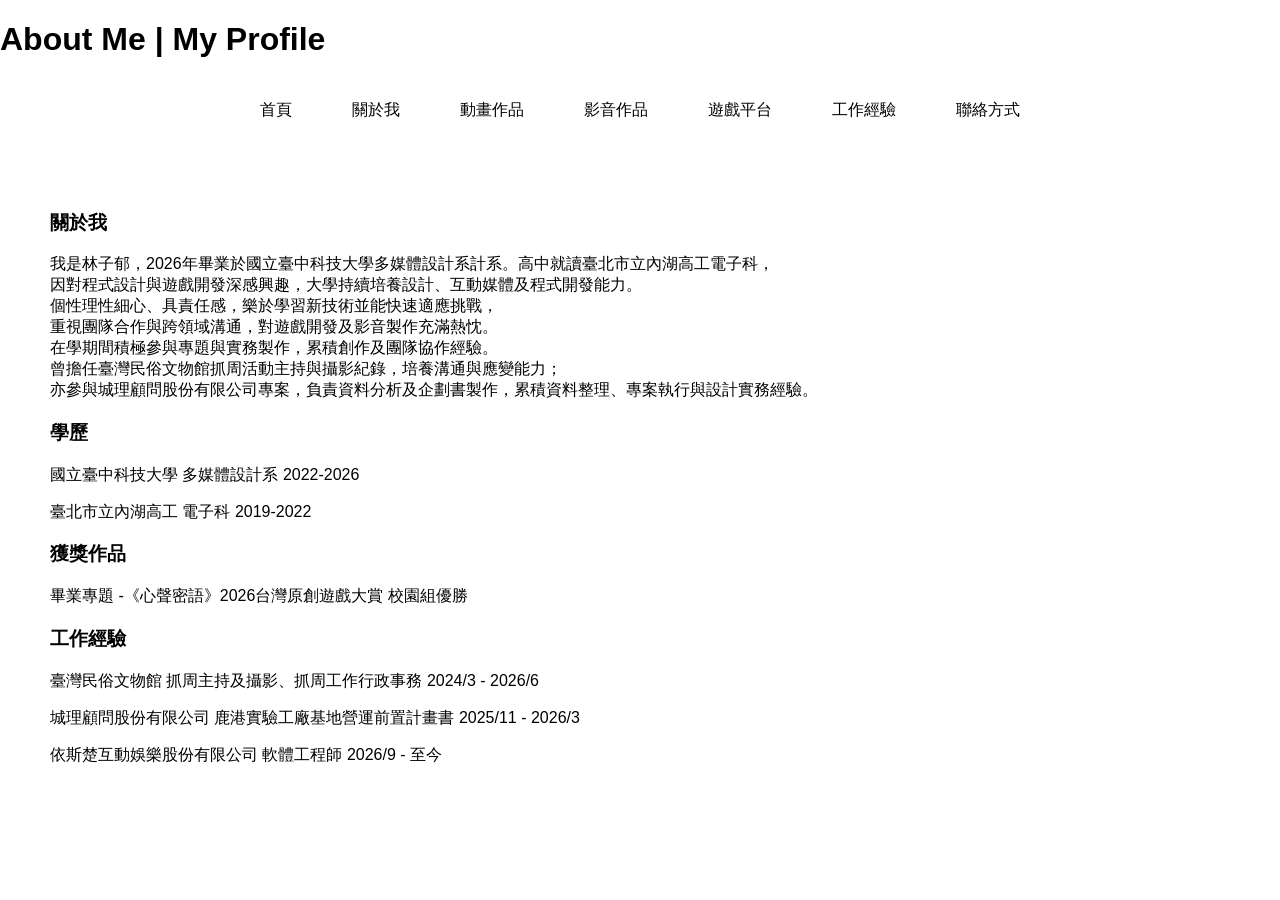
==== about.html @ b66fbc99 "09/22 12:36" ====
<!DOCTYPE html>
<html lang="zh-TW">

<head>
    <meta charset="UTF-8">
    <meta name="viewport" content="width=device-width, initial-scale=1.0">

    <title>About Me | My Profile</title>

    <h1>About Me | My Profile</h1>

    <nav>

            <ul>
                <li><a href="index.html">首頁</a></li>
                <li><a href="about.html">關於我</a></li>

                <li>
                    <a href="animations.html">動畫作品</a>
                    <ul>
                        <li><a href="#">手翻書</a></li>
                        <li><a href="#">平面動畫</a></li>
                        <li><a href="#">光柵動畫</a></li>
                        <li><a href="#">偶動畫</a></li>
                    </ul>
                </li>

                <li>
                    <a href="videos.html">影音作品</a>
                    <ul>
                        <li><a href="#">微電影</a></li>
                        <li><a href="#">紀錄片剪輯</a></li>
                    </ul>
                </li>

                <li>
                    <a href="games.html">遊戲平台</a>
                    <ul>
                        <li><a href="#">2D遊戲</a></li>
                        <li><a href="#">互動裝置遊戲</a></li>
                        <li><a href="#">語音互動遊戲</a></li>
                    </ul>
                </li>

                <li>
                    <a href="experience.html">工作經驗</a>
                    <ul>
                        <li><a href="#">佈展經驗</a></li>
                        <li><a href="#">抓周活動</a></li>
                        <li><a href="#">專案協助</a></li>
                        <li><a href="#">伺服器維運</a></li>
                    </ul>
                </li>

                <li><a href="contact.html">聯絡方式</a></li>
            </ul>

        </nav>

    <section id="about">

            <h3>關於我</h3>
                <p>
                    我是林子郁，2026年畢業於國立臺中科技大學多媒體設計系計系。高中就讀臺北市立內湖高工電子科，<br>
                    因對程式設計與遊戲開發深感興趣，大學持續培養設計、互動媒體及程式開發能力。<br>
                    個性理性細心、具責任感，樂於學習新技術並能快速適應挑戰，<br>
                    重視團隊合作與跨領域溝通，對遊戲開發及影音製作充滿熱忱。<br>
                    在學期間積極參與專題與實務製作，累積創作及團隊協作經驗。<br>
                    曾擔任臺灣民俗文物館抓周活動主持與攝影紀錄，培養溝通與應變能力；<br>
                    亦參與城理顧問股份有限公司專案，負責資料分析及企劃書製作，累積資料整理、專案執行與設計實務經驗。
                </p>

            <h3>學歷</h3>
                <p>國立臺中科技大學 多媒體設計系 2022-2026</p>
                <p>臺北市立內湖高工 電子科 2019-2022</p>

            <h3>獲獎作品</h3>
                <p>畢業專題 -《心聲密語》2026台灣原創遊戲大賞 校園組優勝</p>

            <h3>工作經驗</h3>
                <p>臺灣民俗文物館 抓周主持及攝影、抓周工作行政事務 2024/3 - 2026/6</p>
                <p>城理顧問股份有限公司 鹿港實驗工廠基地營運前置計畫書 2025/11 - 2026/3</p>
                <p>依斯楚互動娛樂股份有限公司 軟體工程師 2026/9 - 至今</p>

        </section>


    <link rel="stylesheet" href="css/style.css">
</head>

<body>

</body>

</html>
---- css/style.css ----
nav {
    background-color: #ffffff;
}

nav ul {
    display: flex;
    list-style: none;
    padding: 0;
    margin: 0;
}


nav > ul {
    display: flex;
    justify-content: center;
    align-items: center;
    list-style: none;
    margin: 0;
    padding: 0;
}

nav li {
    position: relative;
}

nav li ul {
    display: none;
    position: absolute;
}

nav li:hover ul {
    display: block;
}

nav a {
    display: block;

    padding: 20px 30px;

    color: rgb(0, 0, 0);
    text-decoration: none;
}

body {
    margin: 0;
    font-family: Arial, sans-serif;
}

header {
    padding: 20px;
}

section {
    padding: 50px;
}

.game-list {
    display: flex;
    gap: 20px;
}

.game-card {
    padding: 20px;
    border: 1px solid #ccc;
    width: 200px;
}
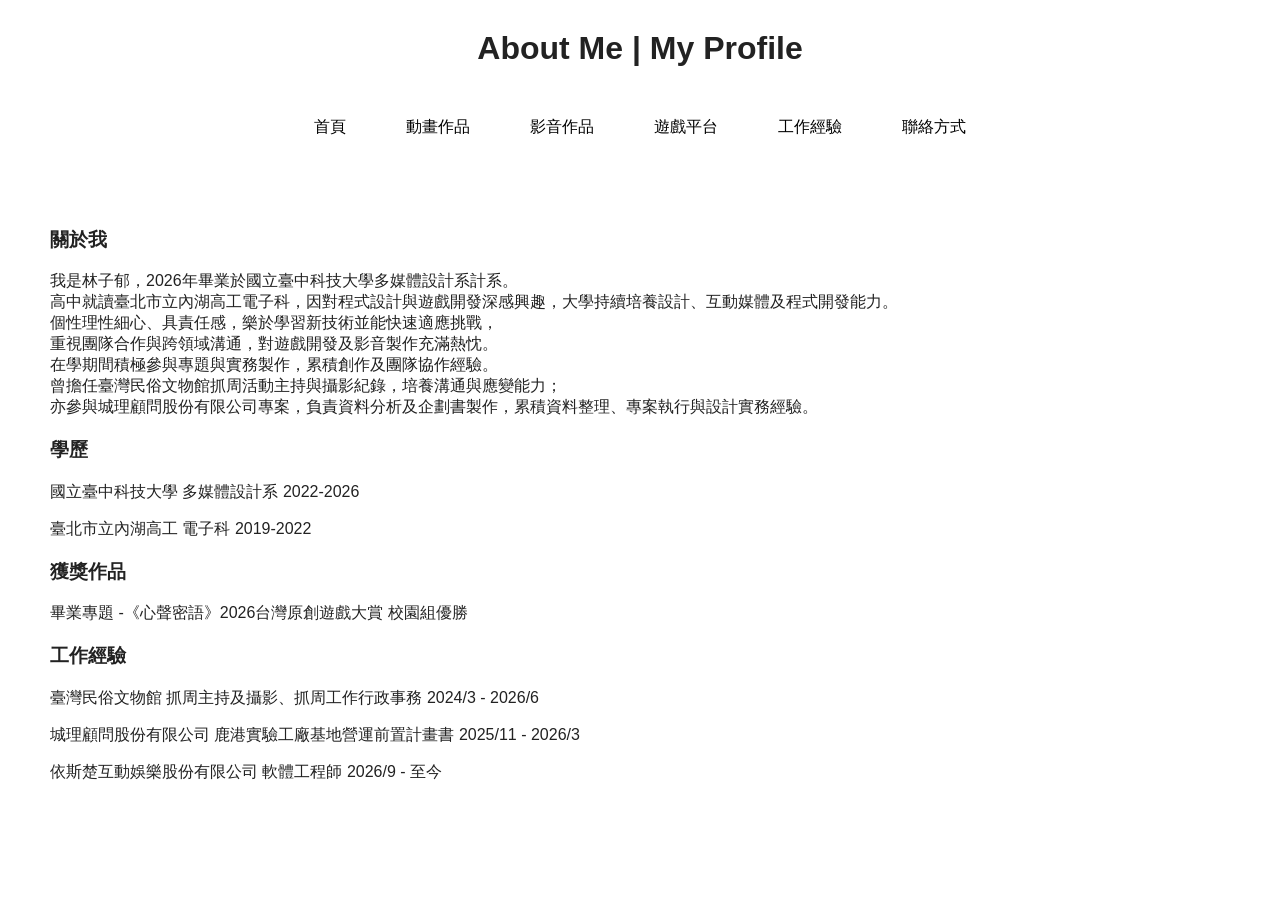
==== commit 127e775a: "09/22 15:06" ====
--- a/about.html
+++ b/about.html
@@ -7,13 +7,18 @@
 
     <title>About Me | My Profile</title>
 
+    <link rel="stylesheet" href="css/common.css">
+    <link rel="stylesheet" href="css/about.css">
+</head>
+
+<body>
+        
     <h1>About Me | My Profile</h1>
 
     <nav>
 
             <ul>
                 <li><a href="index.html">首頁</a></li>
-                <li><a href="about.html">關於我</a></li>
 
                 <li>
                     <a href="animations.html">動畫作品</a>
@@ -56,19 +61,19 @@
             </ul>
 
         </nav>
-
-    <section id="about">
+    
+        <section id="about">
 
             <h3>關於我</h3>
-                <p>
-                    我是林子郁，2026年畢業於國立臺中科技大學多媒體設計系計系。高中就讀臺北市立內湖高工電子科，<br>
-                    因對程式設計與遊戲開發深感興趣，大學持續培養設計、互動媒體及程式開發能力。<br>
-                    個性理性細心、具責任感，樂於學習新技術並能快速適應挑戰，<br>
-                    重視團隊合作與跨領域溝通，對遊戲開發及影音製作充滿熱忱。<br>
-                    在學期間積極參與專題與實務製作，累積創作及團隊協作經驗。<br>
-                    曾擔任臺灣民俗文物館抓周活動主持與攝影紀錄，培養溝通與應變能力；<br>
-                    亦參與城理顧問股份有限公司專案，負責資料分析及企劃書製作，累積資料整理、專案執行與設計實務經驗。
-                </p>
+            <p>
+                我是林子郁，2026年畢業於國立臺中科技大學多媒體設計系計系。<br>
+                高中就讀臺北市立內湖高工電子科，因對程式設計與遊戲開發深感興趣，大學持續培養設計、互動媒體及程式開發能力。<br>
+                個性理性細心、具責任感，樂於學習新技術並能快速適應挑戰，<br>
+                重視團隊合作與跨領域溝通，對遊戲開發及影音製作充滿熱忱。<br>
+                在學期間積極參與專題與實務製作，累積創作及團隊協作經驗。<br>
+                曾擔任臺灣民俗文物館抓周活動主持與攝影紀錄，培養溝通與應變能力；<br>
+                亦參與城理顧問股份有限公司專案，負責資料分析及企劃書製作，累積資料整理、專案執行與設計實務經驗。
+            </p>
 
             <h3>學歷</h3>
                 <p>國立臺中科技大學 多媒體設計系 2022-2026</p>
@@ -85,11 +90,6 @@
         </section>
 
 
-    <link rel="stylesheet" href="css/style.css">
-</head>
-
-<body>
-
 </body>
 
 </html>
--- a/css/common.css
+++ b/css/common.css
@@ -0,0 +1,88 @@
+* {
+    box-sizing: border-box;
+}
+
+body {
+    margin: 0;
+    font-family: Arial, sans-serif;
+    background-color: #ffffff;
+    color: #222;
+}
+
+header {
+    padding: 30px 20px 0;
+}
+
+h1 {
+    text-align: center;
+    margin: 30px 0 30px;
+}
+
+/* ==================== 導覽列 ==================== */
+
+nav {
+    width: 100%;
+    background-color: #ffffff;
+}
+
+nav ul {
+    display: flex;
+    list-style: none;
+    padding: 0;
+    margin: 0;
+}
+
+nav > ul {
+    display: flex;
+    justify-content: center;
+    align-items: center;
+    list-style: none;
+    margin: 0;
+    padding: 0;
+}
+
+nav li {
+    position: relative;
+}
+
+nav li ul {
+    display: none;
+    position: absolute;
+}
+
+nav li:hover ul {
+    display: block;
+}
+
+nav a {
+    display: block;
+    padding: 20px 30px;
+    color: rgb(0, 0, 0);
+    text-decoration: none;
+}
+
+/* ==================== 共用區塊 ==================== */
+
+section {
+    padding: 50px;
+}
+
+/* ==================== 共用按鈕 ==================== */
+
+.button {
+    display: inline-block;
+
+    padding: 12px 25px;
+
+    background-color: #222;
+    color: white;
+
+    text-decoration: none;
+
+    border-radius: 5px;
+}
+
+.button:hover {
+    opacity: 0.8;
+    transform: scale(1.05);
+}
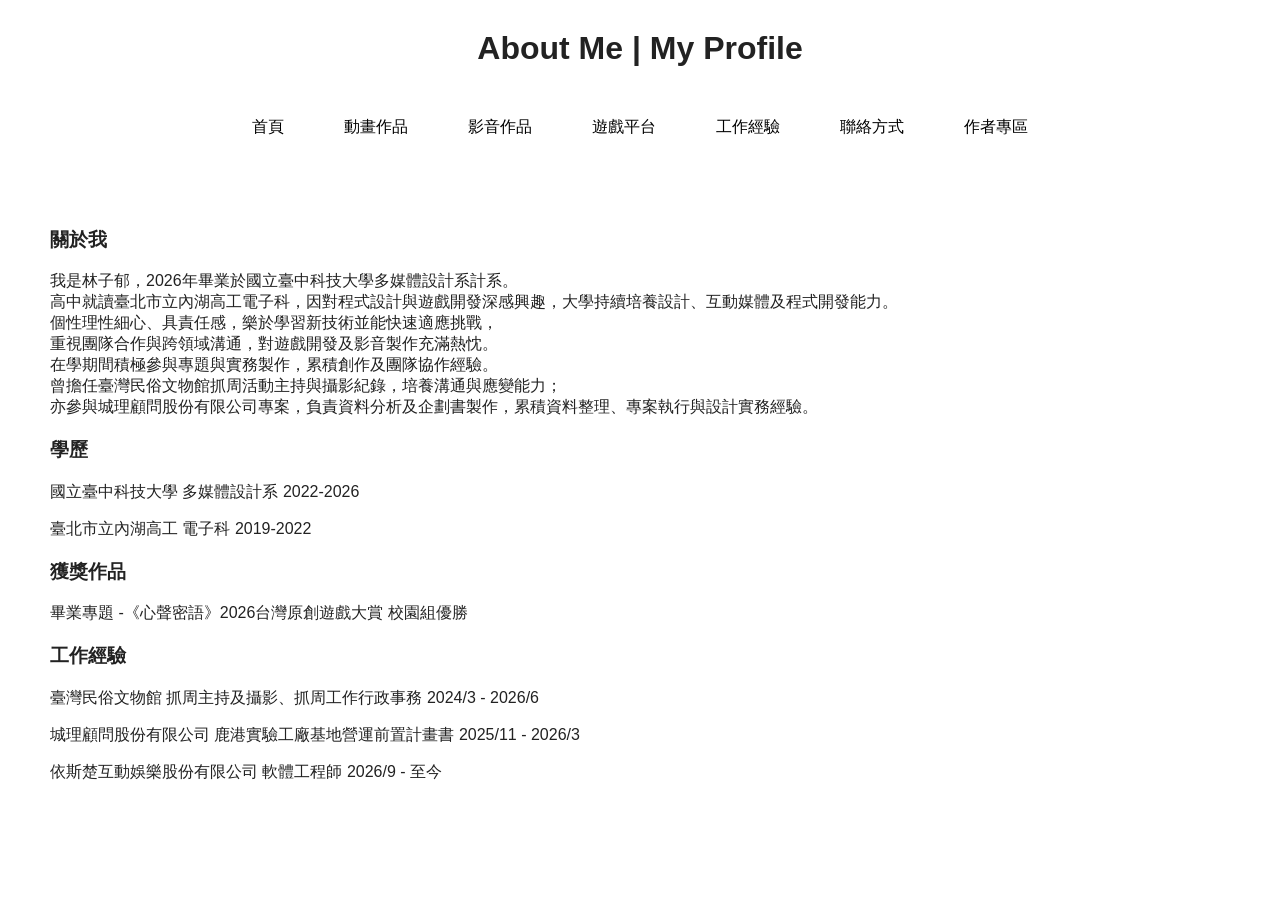
==== commit c042432e: "09/23 16:00" ====
--- a/about.html
+++ b/about.html
@@ -4,22 +4,18 @@
 <head>
     <meta charset="UTF-8">
     <meta name="viewport" content="width=device-width, initial-scale=1.0">
-
     <title>About Me | My Profile</title>
-
     <link rel="stylesheet" href="css/common.css">
     <link rel="stylesheet" href="css/about.css">
 </head>
 
 <body>
-        
+       
+<!-- 導覽列區塊 -->  
     <h1>About Me | My Profile</h1>
-
     <nav>
-
             <ul>
                 <li><a href="index.html">首頁</a></li>
-
                 <li>
                     <a href="animations.html">動畫作品</a>
                     <ul>
@@ -29,7 +25,6 @@
                         <li><a href="#">偶動畫</a></li>
                     </ul>
                 </li>
-
                 <li>
                     <a href="videos.html">影音作品</a>
                     <ul>
@@ -37,7 +32,6 @@
                         <li><a href="#">紀錄片剪輯</a></li>
                     </ul>
                 </li>
-
                 <li>
                     <a href="games.html">遊戲平台</a>
                     <ul>
@@ -46,7 +40,6 @@
                         <li><a href="#">語音互動遊戲</a></li>
                     </ul>
                 </li>
-
                 <li>
                     <a href="experience.html">工作經驗</a>
                     <ul>
@@ -56,12 +49,15 @@
                         <li><a href="#">伺服器維運</a></li>
                     </ul>
                 </li>
-
                 <li><a href="contact.html">聯絡方式</a></li>
+                <li><a href="login.html">作者專區</a></li>
             </ul>
-
         </nav>
     
+
+
+    <!-- 自我介紹區塊 --> 
+     <main>
         <section id="about">
 
             <h3>關於我</h3>
@@ -88,7 +84,7 @@
                 <p>依斯楚互動娛樂股份有限公司 軟體工程師 2026/9 - 至今</p>
 
         </section>
-
+    </main>
 
 </body>
 
--- a/css/common.css
+++ b/css/common.css
@@ -18,6 +18,7 @@
     margin: 30px 0 30px;
 }
 
+
 /* ==================== 導覽列 ==================== */
 
 nav {
@@ -33,39 +34,105 @@
 }
 
 nav > ul {
+    background-color: #ffffff;
+
     display: flex;
     justify-content: center;
     align-items: center;
+
     list-style: none;
     margin: 0;
     padding: 0;
 }
 
+
+/* 每一個主選單項目 */
+
 nav li {
     position: relative;
 }
 
+
+/* ==================== 下拉選單 ==================== */
+
 nav li ul {
     display: none;
+
     position: absolute;
+
+    /* 放到主選單正下方 */
+    top: 100%;
+
+    /* 讓下拉選單以主選單項目為中心 */
+    left: 50%;
+    transform: translateX(-50%);
+
+    /* 下拉選單背景 */
+    background-color: #ffffff;
+    opacity: 0.8;
+
+    margin: 0;
+    padding: 0;
+
+    /* 最小寬度 */
+    min-width: 160px;
+
+    /* 顯示在其他內容上方 */
+    z-index: 1000;
 }
+
+
+/* 滑鼠移到主選單時，顯示下拉選單 */
 
 nav li:hover ul {
     display: block;
 }
 
+
+/* ==================== 主選單連結 ==================== */
+
 nav a {
     display: block;
+
     padding: 20px 30px;
+
     color: rgb(0, 0, 0);
+
     text-decoration: none;
 }
+
+
+/* ==================== 下拉選單連結 ==================== */
+
+nav li ul a {
+    /* 文字置中 */
+    text-align: center;
+
+    /* 下拉選單內縮 */
+    padding: 12px 20px;
+
+    /* 不換行 */
+    white-space: nowrap;
+
+    /* 淡淡的黑色格線 */
+    border: 1px solid rgba(197, 197, 197, 0.342);
+}
+
+
+/* ==================== 下拉選單滑鼠效果 ==================== */
+
+nav li ul a:hover {
+    background-color: #eeeded;
+    opacity: 0.9;
+}
+
 
 /* ==================== 共用區塊 ==================== */
 
 section {
     padding: 50px;
 }
+
 
 /* ==================== 共用按鈕 ==================== */
 
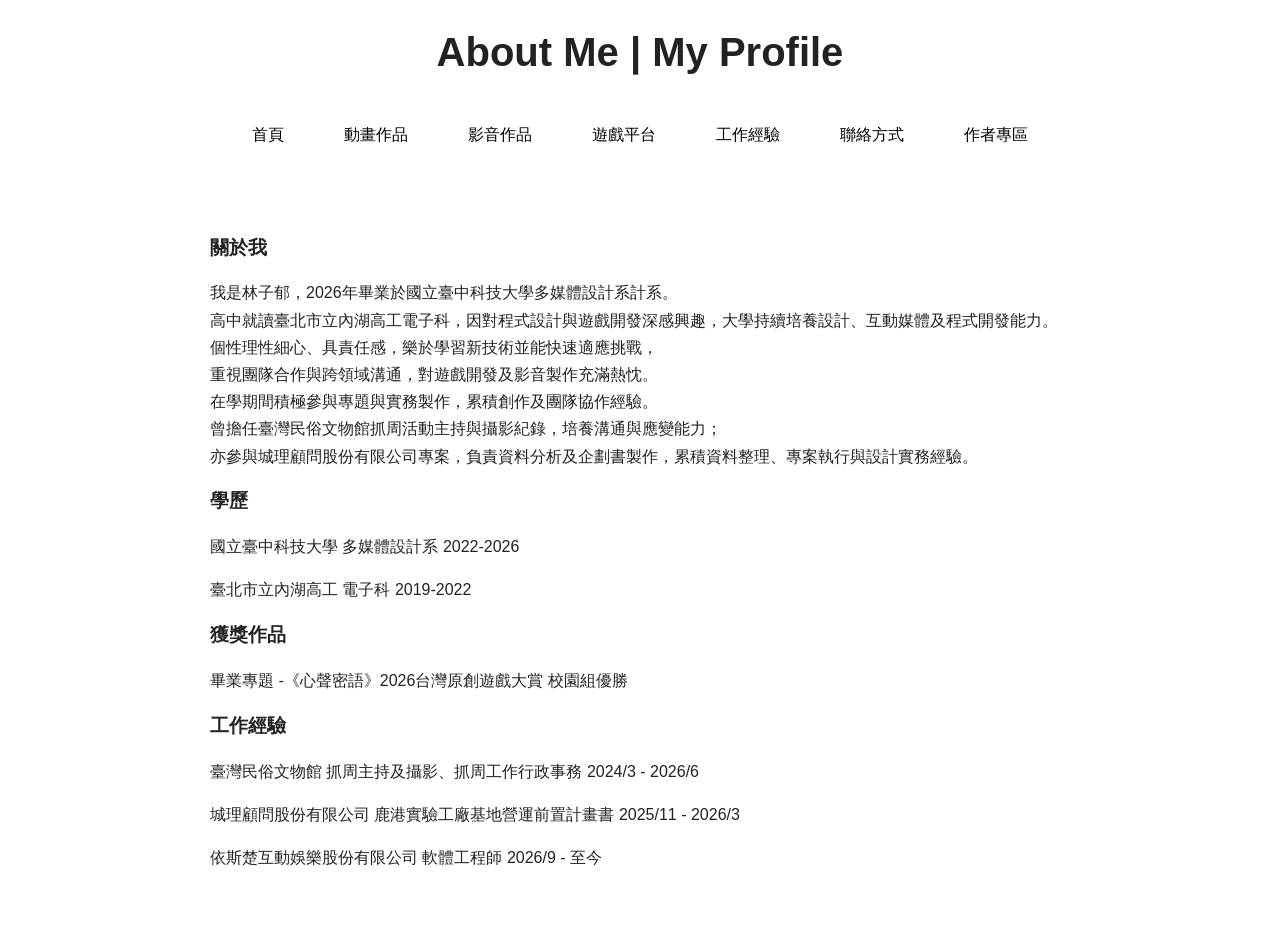
==== commit 42eb88df: "09/24 14:15" ====
--- a/about.html
+++ b/about.html
@@ -7,6 +7,8 @@
     <title>About Me | My Profile</title>
     <link rel="stylesheet" href="css/common.css">
     <link rel="stylesheet" href="css/about.css">
+    <link rel="stylesheet" href="css/responsive.css">
+    <script src="js/navigation.js" defer></script>
 </head>
 
 <body>
@@ -19,25 +21,26 @@
                 <li>
                     <a href="animations.html">動畫作品</a>
                     <ul>
-                        <li><a href="#">手翻書</a></li>
-                        <li><a href="#">平面動畫</a></li>
-                        <li><a href="#">光柵動畫</a></li>
-                        <li><a href="#">偶動畫</a></li>
+                        <li><a href="work.html?id=1">手翻書</a></li>
+                        <li><a href="work.html?id=2">平面動畫</a></li>
+                        <li><a href="work.html?id=3">光柵動畫</a></li>
+                        <li><a href="work.html?id=4">偶動畫</a></li>
                     </ul>
                 </li>
                 <li>
                     <a href="videos.html">影音作品</a>
                     <ul>
-                        <li><a href="#">微電影</a></li>
-                        <li><a href="#">紀錄片剪輯</a></li>
+                        <li><a href="work.html?id=5">微電影</a></li>
+                        <li><a href="work.html?id=6">紀錄片剪輯</a></li>
                     </ul>
                 </li>
                 <li>
                     <a href="games.html">遊戲平台</a>
                     <ul>
-                        <li><a href="#">2D遊戲</a></li>
-                        <li><a href="#">互動裝置遊戲</a></li>
-                        <li><a href="#">語音互動遊戲</a></li>
+                        <li><a href="work.html?id=8">2D遊戲｜雨林之戰</a></li>
+                        <li><a href="work.html?id=9">2D遊戲｜眾果出征紀</a></li>
+                        <li><a href="work.html?id=10">互動裝置遊戲</a></li>
+                        <li><a href="work.html?id=7">語音互動遊戲</a></li>
                     </ul>
                 </li>
                 <li>
--- a/css/responsive.css
+++ b/css/responsive.css
@@ -0,0 +1,305 @@
+/* 基本尺寸與長文字處理 */
+
+html {
+    box-sizing: border-box;
+}
+
+*,
+*::before,
+*::after {
+    box-sizing: inherit;
+}
+
+body {
+    min-width: 0;
+    overflow-wrap: anywhere;
+}
+
+img,
+video {
+    max-width: 100%;
+}
+
+input,
+select,
+textarea {
+    min-width: 0;
+    max-width: 100%;
+    font: inherit;
+    font-size: 16px;
+}
+
+button,
+.button {
+    max-width: 100%;
+    white-space: normal;
+}
+
+button,
+input,
+select,
+textarea,
+a {
+    touch-action: manipulation;
+}
+
+h1 {
+    padding-inline: 16px;
+    font-size: clamp(1.6rem, 4vw, 2.5rem);
+}
+
+p {
+    line-height: 1.7;
+}
+
+/* 內容區留白 */
+
+section {
+    padding: clamp(24px, 4vw, 50px)
+             clamp(16px, 4vw, 50px);
+}
+
+#about,
+.contact-info {
+    width: 100%;
+    max-width: 960px;
+    margin-inline: auto;
+}
+
+.profile-image,
+.profile-text {
+    min-width: 0;
+}
+
+.login {
+    width: 100%;
+    max-width: 440px;
+    padding: 32px 20px;
+}
+
+.login input,
+.login button {
+    width: 100%;
+    min-height: 44px;
+}
+
+.admin {
+    width: 100%;
+    padding-inline: clamp(16px, 4vw, 24px);
+}
+
+.admin-actions,
+.dialog-actions {
+    flex-wrap: wrap;
+}
+
+/* 導覽：桌面保留原本排列，觸控平板橫向也不強制切換。 */
+nav > ul {
+    flex-wrap: wrap;
+}
+nav > ul > li {
+    min-width: 0;
+}
+nav li:focus-within > ul {
+    display: block;
+}
+nav a:focus-visible,
+button:focus-visible,
+.button:focus-visible {
+    outline: 3px solid #1565c0;
+    outline-offset: 3px;
+}
+.nav-toggle,
+.submenu-toggle {
+    display: none;
+}
+
+/* 手機（含橫向）與寬度 1024px 以內的直向平板。 */
+@media (max-width: 767px), (max-width: 1024px) and (orientation: portrait) {
+    nav.site-nav {
+        padding: 0 16px;
+    }
+    .site-nav > .nav-toggle {
+        display: flex;
+        flex-direction: column;
+        justify-content: center;
+        align-items: center;
+        gap: 7px;
+        width: 48px;
+        height: 48px;
+        margin-left: auto;
+        padding: 10px;
+        border: 1px solid #ddd;
+        border-radius: 6px;
+        background: #fff;
+        color: #222;
+        cursor: pointer;
+    }
+    .nav-toggle span {
+        display: block;
+        width: 24px;
+        height: 2px;
+        background: currentColor;
+        transition: transform 160ms ease;
+    }
+    .nav-toggle[aria-expanded="true"] span:first-child {
+        transform: translateY(4.5px) rotate(45deg);
+    }
+    .nav-toggle[aria-expanded="true"] span:last-child {
+        transform: translateY(-4.5px) rotate(-45deg);
+    }
+    .site-nav > ul {
+        display: none;
+        flex-direction: column;
+        align-items: stretch;
+        width: 100%;
+        margin-top: 8px;
+        padding: 0;
+    }
+    .site-nav.is-open > ul {
+        display: flex;
+    }
+    .site-nav > ul > li {
+        display: grid;
+        grid-template-columns: minmax(0, 1fr) auto;
+        align-items: center;
+        width: 100%;
+        border-bottom: 1px solid #e5e5e5;
+    }
+    .site-nav > ul > li > a {
+        min-width: 0;
+        min-height: 48px;
+        padding: 14px 12px;
+        font-weight: bold;
+    }
+    .site-nav .submenu-toggle {
+        display: grid;
+        place-items: center;
+        width: 48px;
+        height: 48px;
+        padding: 0;
+        border: 0;
+        background: transparent;
+        color: #222;
+        font-size: 24px;
+        cursor: pointer;
+    }
+    .site-nav li > ul,
+    .site-nav li:hover > ul,
+    .site-nav li:focus-within > ul {
+        display: none;
+        grid-column: 1 / -1;
+        position: static;
+        top: auto;
+        left: auto;
+        transform: none;
+        min-width: 0;
+        width: 100%;
+        margin: 0;
+        padding: 0 0 12px 12px;
+        opacity: 1;
+    }
+    .site-nav li.submenu-open > ul {
+        display: block;
+    }
+    .site-nav li ul a {
+        min-height: 44px;
+        padding: 12px;
+        white-space: normal;
+        text-align: left;
+        border: 0;
+    }
+}
+@media (prefers-reduced-motion: reduce) {
+    .nav-toggle span {
+        transition: none;
+    }
+}
+/* 首頁介紹 */
+
+.hero {
+    flex-wrap: wrap;
+    gap: clamp(24px, 5vw, 60px);
+}
+
+.profile-text {
+    max-width: 100%;
+}
+
+@media (max-width: 700px) {
+    header {
+        padding: 20px 0 0;
+    }
+
+    .hero {
+        flex-direction: column;
+        align-items: center;
+        text-align: center;
+    }
+
+    .profile-text h2 {
+        font-size: 28px;
+    }
+
+    .profile-text p {
+        font-size: 17px;
+    }
+
+    .intro p {
+        font-size: 16px;
+    }
+}
+
+
+
+/* 首頁原本的代表作卡片 */
+
+.game-list {
+    display: grid;
+    grid-template-columns:
+        repeat(auto-fit, minmax(min(100%, 220px), 1fr));
+    gap: 20px;
+}
+
+.game-card {
+    width: auto;
+    min-width: 0;
+}
+
+.game-card img {
+    display: block;
+    width: 100%;
+    height: auto;
+}
+
+.game-card .button {
+    text-align: center;
+}
+
+/* 資料庫讀取的作品卡片 */
+
+.works-grid {
+    grid-template-columns:
+        repeat(auto-fit, minmax(min(100%, 280px), 1fr));
+}
+
+.work-card {
+    min-width: 0;
+}
+
+.work-card iframe {
+    width: 100%;
+    height: auto;
+    aspect-ratio: 16 / 9;
+}
+
+@media (max-width: 480px) {
+    .works-section {
+        padding: 24px 16px;
+    }
+
+    .work-card,
+    .game-card {
+        padding: 16px;
+    }
+}
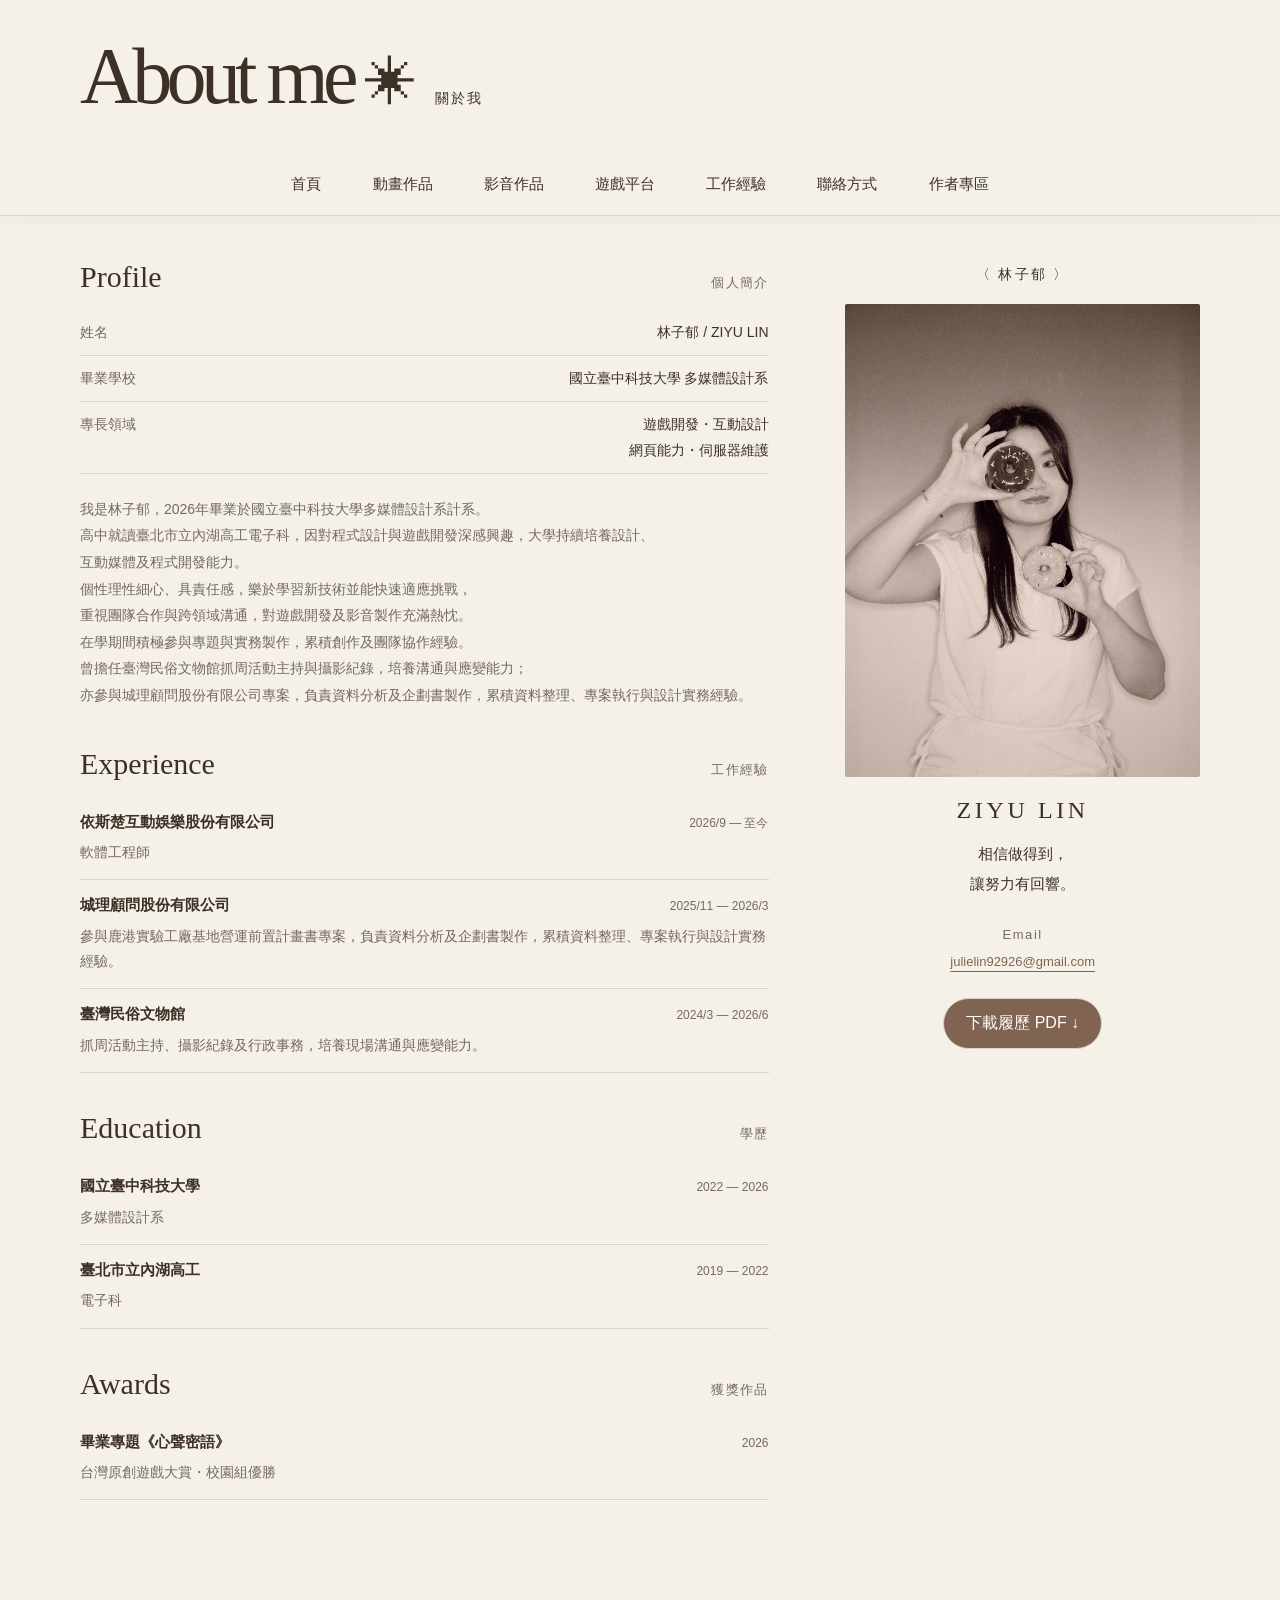
==== commit 70a05400: "0929 15:52" ====
--- a/about.html
+++ b/about.html
@@ -9,12 +9,13 @@
     <link rel="stylesheet" href="css/about.css">
     <link rel="stylesheet" href="css/responsive.css">
     <script src="js/navigation.js" defer></script>
+    <link rel="stylesheet" href="css/site-theme.css">
 </head>
 
-<body>
+<body class="about-page">
        
 <!-- 導覽列區塊 -->  
-    <h1>About Me | My Profile</h1>
+    <h1 class="about-page-title">About me<span aria-hidden="true">✳</span><small>關於我</small></h1>
     <nav>
             <ul>
                 <li><a href="index.html">首頁</a></li>
@@ -61,31 +62,68 @@
 
     <!-- 自我介紹區塊 --> 
      <main>
-        <section id="about">
-
-            <h3>關於我</h3>
-            <p>
-                我是林子郁，2026年畢業於國立臺中科技大學多媒體設計系計系。<br>
-                高中就讀臺北市立內湖高工電子科，因對程式設計與遊戲開發深感興趣，大學持續培養設計、互動媒體及程式開發能力。<br>
-                個性理性細心、具責任感，樂於學習新技術並能快速適應挑戰，<br>
-                重視團隊合作與跨領域溝通，對遊戲開發及影音製作充滿熱忱。<br>
-                在學期間積極參與專題與實務製作，累積創作及團隊協作經驗。<br>
-                曾擔任臺灣民俗文物館抓周活動主持與攝影紀錄，培養溝通與應變能力；<br>
-                亦參與城理顧問股份有限公司專案，負責資料分析及企劃書製作，累積資料整理、專案執行與設計實務經驗。
-            </p>
-
-            <h3>學歷</h3>
-                <p>國立臺中科技大學 多媒體設計系 2022-2026</p>
-                <p>臺北市立內湖高工 電子科 2019-2022</p>
-
-            <h3>獲獎作品</h3>
-                <p>畢業專題 -《心聲密語》2026台灣原創遊戲大賞 校園組優勝</p>
-
-            <h3>工作經驗</h3>
-                <p>臺灣民俗文物館 抓周主持及攝影、抓周工作行政事務 2024/3 - 2026/6</p>
-                <p>城理顧問股份有限公司 鹿港實驗工廠基地營運前置計畫書 2025/11 - 2026/3</p>
-                <p>依斯楚互動娛樂股份有限公司 軟體工程師 2026/9 - 至今</p>
-
+        <section id="about" class="about-sheet" aria-label="個人履歷">
+            <div class="about-information">
+                <section class="resume-section" aria-labelledby="profileHeading">
+                    <h2 id="profileHeading">Profile <span>個人簡介</span></h2>
+                    <dl class="profile-facts">
+                        <div><dt>姓名</dt><dd>林子郁 / ZIYU LIN</dd></div>
+                        <div><dt>畢業學校</dt><dd>國立臺中科技大學 多媒體設計系</dd></div>
+                        <div><dt>專長領域</dt><dd>遊戲開發・互動設計<br>網頁能力・伺服器維護</dd></div>
+                    </dl>
+                    <p class="about-introduction">
+                    我是林子郁，2026年畢業於國立臺中科技大學多媒體設計系計系。<br>
+                    高中就讀臺北市立內湖高工電子科，因對程式設計與遊戲開發深感興趣，大學持續培養設計、<br>
+                    互動媒體及程式開發能力。<br>
+                    個性理性細心、具責任感，樂於學習新技術並能快速適應挑戰，<br>
+                    重視團隊合作與跨領域溝通，對遊戲開發及影音製作充滿熱忱。<br>
+                    在學期間積極參與專題與實務製作，累積創作及團隊協作經驗。<br>
+                    曾擔任臺灣民俗文物館抓周活動主持與攝影紀錄，培養溝通與應變能力；<br>
+                    亦參與城理顧問股份有限公司專案，負責資料分析及企劃書製作，累積資料整理、專案執行與設計實務經驗。
+                    </p>
+                </section>
+                <section class="resume-section" aria-labelledby="experienceHeading">
+                    <h2 id="experienceHeading">Experience <span>工作經驗</span></h2>
+                    <article class="resume-entry">
+                        <div class="resume-entry-heading"><h3>依斯楚互動娛樂股份有限公司</h3><span class="resume-date">2026/9 — 至今</span></div>
+                        <p>軟體工程師</p>
+                    </article>
+                    <article class="resume-entry">
+                        <div class="resume-entry-heading"><h3>城理顧問股份有限公司</h3><span class="resume-date">2025/11 — 2026/3</span></div>
+                        <p>參與鹿港實驗工廠基地營運前置計畫書專案，負責資料分析及企劃書製作，累積資料整理、專案執行與設計實務經驗。</p>
+                    </article>
+                    <article class="resume-entry">
+                        <div class="resume-entry-heading"><h3>臺灣民俗文物館</h3><span class="resume-date">2024/3 — 2026/6</span></div>
+                        <p>抓周活動主持、攝影紀錄及行政事務，培養現場溝通與應變能力。</p>
+                    </article>
+                </section>
+                <section class="resume-section" aria-labelledby="educationHeading">
+                    <h2 id="educationHeading">Education <span>學歷</span></h2>
+                    <article class="resume-entry">
+                        <div class="resume-entry-heading"><h3>國立臺中科技大學</h3><span class="resume-date">2022 — 2026</span></div>
+                        <p>多媒體設計系</p>
+                    </article>
+                    <article class="resume-entry">
+                        <div class="resume-entry-heading"><h3>臺北市立內湖高工</h3><span class="resume-date">2019 — 2022</span></div>
+                        <p>電子科</p>
+                    </article>
+                </section>
+                <section class="resume-section" aria-labelledby="awardsHeading">
+                    <h2 id="awardsHeading">Awards <span>獲獎作品</span></h2>
+                    <article class="resume-entry">
+                        <div class="resume-entry-heading"><h3>畢業專題《心聲密語》</h3><span class="resume-date">2026</span></div>
+                        <p>台灣原創遊戲大賞・校園組優勝</p>
+                    </article>
+                </section>
+            </div>
+            <aside class="about-person" aria-label="個人照片與聯絡方式">
+                <p class="about-person-label">〈 林子郁 〉</p>
+                <img src="images/home-portrait.jpg" width="2664" height="3552" alt="林子郁手持甜甜圈的個人照">
+                <p class="about-person-name">ZIYU LIN</p>
+                <p class="about-person-motto">相信做得到，<br>讓努力有回響。</p>
+                <div class="about-person-contact"><span>Email</span><a href="mailto:julielin92926@gmail.com">julielin92926@gmail.com</a></div>
+                <a href="downloads/resume-2026.pdf" download="履歷2026.pdf" class="button">下載履歷 PDF ↓</a>
+            </aside>
         </section>
     </main>
 
--- a/css/about.css
+++ b/css/about.css
@@ -0,0 +1,62 @@
+.about-page .about-page-title {
+    width: min(100% - 48px, 1120px);
+    margin: 28px auto;
+    padding: 0;
+    text-align: left;
+    font-family: Georgia, "Times New Roman", serif;
+    font-size: clamp(42px, 7vw, 80px);
+    font-weight: normal;
+    letter-spacing: -0.07em;
+    line-height: 1.2;
+}
+.about-page-title > span { display: inline-block; margin-left: 12px; font-size: 0.65em; vertical-align: middle; }
+.about-page-title > small { margin-left: 24px; font: 14px Arial, "Microsoft JhengHei", sans-serif; letter-spacing: 0.12em; }
+#about.about-sheet {
+    display: grid;
+    grid-template-columns: minmax(0, 1.65fr) minmax(0, 0.85fr);
+    align-items: start;
+    gap: clamp(36px, 6vw, 90px);
+    width: min(100% - 48px, 1120px);
+    max-width: 1120px;
+    margin: 44px auto 72px;
+    padding: 0;
+    background: transparent;
+    border: 0;
+    border-radius: 0;
+}
+.about-information, .about-person { min-width: 0; }
+#about .resume-section { margin: 0 0 38px; padding: 0; }
+#about .resume-section h2 {
+    display: flex;
+    justify-content: space-between;
+    align-items: baseline;
+    gap: 16px;
+    margin: 0 0 16px;
+    font: normal clamp(24px, 3vw, 30px) Georgia, "Times New Roman", serif;
+}
+#about .resume-section h2 > span { font: 13px Arial, "Microsoft JhengHei", sans-serif; color: var(--site-muted); letter-spacing: 0.1em; }
+.profile-facts { margin: 0 0 22px; }
+.profile-facts > div { display: grid; grid-template-columns: 90px minmax(0, 1fr); gap: 20px; padding: 10px 0; border-bottom: 1px solid var(--site-line); font-size: 14px; }
+.profile-facts dt { color: var(--site-muted); }
+.profile-facts dd { margin: 0; text-align: right; }
+#about .about-introduction { font-size: 14px; color: var(--site-muted); line-height: 1.9; }
+.resume-entry { padding: 14px 0; border-bottom: 1px solid var(--site-line); }
+.resume-entry-heading { display: flex; justify-content: space-between; align-items: baseline; gap: 16px; }
+#about .resume-entry h3 { margin: 0; padding: 0; border: 0; font-size: 15px; font-weight: bold; }
+.resume-date { flex-shrink: 0; color: var(--site-muted); font-size: 12px; }
+#about .resume-entry p { margin: 6px 0 0; color: var(--site-muted); font-size: 14px; line-height: 1.8; }
+.about-person { text-align: center; }
+#about .about-person-label { margin: 0 0 16px; font-size: 14px; letter-spacing: 0.15em; }
+.about-person img { display: block; width: 100%; height: auto; border-radius: 2px; }
+#about .about-person-name { margin: 20px 0 6px; font: 24px Georgia, "Times New Roman", serif; letter-spacing: 0.15em; }
+#about .about-person-motto { font-size: 15px; }
+.about-person-contact { display: grid; gap: 4px; margin: 24px 0; font-size: 13px; }
+.about-person-contact > span { color: var(--site-muted); letter-spacing: 0.12em; }
+.about-person-contact a { overflow-wrap: anywhere; }
+@media (max-width: 700px) {
+    #about.about-sheet { grid-template-columns: minmax(0, 1fr); width: min(100% - 32px, 540px); gap: 32px; margin-top: 28px; }
+    .about-person { grid-row: 1; width: min(100%, 300px); justify-self: center; }
+    .about-page .about-page-title { width: calc(100% - 32px); }
+    .about-page-title > small { margin-left: 14px; }
+    .resume-entry-heading { flex-wrap: wrap; gap: 4px 16px; }
+}
--- a/css/site-theme.css
+++ b/css/site-theme.css
@@ -0,0 +1,161 @@
+:root {
+    --site-bg: #f5f1e9;
+    --site-paper: #fcfaf6;
+    --site-sand: #bdaf98;
+    --site-accent: #806451;
+    --site-ink: #3d3027;
+    --site-muted: #75695f;
+    --site-line: #ddd3c5;
+    --site-nav-height: 68px;
+}
+html { scroll-padding-top: calc(var(--site-nav-height) + 20px); }
+body {
+    margin: 0;
+    background: var(--site-bg);
+    color: var(--site-ink);
+    font-family: Arial, "Microsoft JhengHei", sans-serif;
+    line-height: 1.8;
+    overflow-wrap: anywhere;
+}
+a { color: var(--site-accent); text-underline-offset: 5px; }
+h1, h2, h3 { line-height: 1.5; color: var(--site-ink); }
+.page-heading {
+    width: min(100% - 48px, 1120px);
+    margin: 28px auto;
+    padding: 0;
+    text-align: left;
+    font-family: Georgia, "Times New Roman", serif;
+    font-size: clamp(42px, 7vw, 80px);
+    font-weight: normal;
+    line-height: 1.2;
+    letter-spacing: -0.07em;
+}
+.page-heading > span {
+    display: inline-block;
+    margin-left: 12px;
+    font-size: 0.65em;
+    vertical-align: middle;
+}
+.page-heading > small { display: inline-block; margin-left: 24px; font: 14px Arial, "Microsoft JhengHei", sans-serif; letter-spacing: 0.12em; }
+body nav.site-nav {
+    position: sticky;
+    inset: 0 0 auto;
+    width: 100%;
+    z-index: 1100;
+    background: var(--site-bg);
+    border-bottom: 1px solid var(--site-line);
+    box-shadow: 0 4px 18px #3d30270a;
+}
+body nav.site-nav > ul,
+body nav.site-nav li > ul { background: var(--site-bg); opacity: 1; }
+body nav.site-nav a { color: var(--site-ink); }
+body nav.site-nav > ul > li > a { padding: 18px clamp(12px, 2vw, 28px); font-size: 15px; }
+body nav.site-nav a:hover,
+body nav.site-nav a[aria-current="page"] { background: #e9e1d5; }
+body nav.site-nav li > ul {
+    border: 1px solid var(--site-line);
+    border-radius: 0 0 12px 12px;
+    box-shadow: 0 12px 24px #3d302710;
+}
+body nav.site-nav li ul a { border: 0; font-size: 14px; }
+.button,
+button {
+    font: inherit;
+    border: 1px solid var(--site-line);
+    border-radius: 999px;
+    padding: 10px 22px;
+    cursor: pointer;
+}
+.button { background: var(--site-accent); color: white; text-decoration: none; }
+.button:hover { background: var(--site-ink); transform: none; opacity: 1; }
+button { background: var(--site-paper); color: var(--site-ink); }
+button:hover:not(:disabled) { background: #e9e1d5; }
+button:disabled { cursor: not-allowed; opacity: 0.5; }
+:focus-visible { outline: 3px solid #96765e; outline-offset: 4px; }
+.works-section { max-width: 1200px; padding: 24px clamp(16px, 4vw, 40px) 64px; }
+.works-section > h2 { margin: 0 0 28px; }
+.work-card, .experience-card {
+    display: flex;
+    flex-direction: column;
+    gap: 16px;
+    border: 1px solid var(--site-line);
+    border-radius: 18px;
+    padding: 22px;
+    background: var(--site-paper);
+    box-shadow: 0 6px 20px #3d302708;
+}
+.work-card > h3, .experience-card > h3 { margin-top: 0; }
+.work-card > .button, .experience-card > .button { align-self: flex-start; margin-top: auto; }
+.work-card p, .experience-meta, .work-card > p { color: var(--site-muted); }
+.work-card img, .experience-card img,
+#workMedia img, .work-cover-placeholder { background: #e9e1d5; border-radius: 12px; }
+.work-detail, .experience-detail {
+    width: min(100% - 32px, 960px);
+    margin: 24px auto 64px;
+    padding: clamp(20px, 4vw, 40px);
+    background: var(--site-paper);
+    border: 1px solid var(--site-line);
+    border-radius: 20px;
+}
+.work-detail h3, .experience-detail section > h3 {
+    padding-bottom: 12px;
+    border-bottom: 1px solid var(--site-line);
+    margin-top: 32px;
+}
+.work-description, .experience-text { line-height: 1.95; }
+.experience-page figure img { border: 0; background: transparent; }
+.experience-page figcaption { color: var(--site-muted); }
+#about, .contact-info, .login {
+    width: min(100% - 32px, 900px);
+    margin: 24px auto 64px;
+    padding: clamp(24px, 5vw, 52px);
+    background: var(--site-paper);
+    border: 1px solid var(--site-line);
+    border-radius: 20px;
+}
+#about h3 { border-left: 3px solid var(--site-sand); padding-left: 16px; margin-top: 32px; }
+#about h3:first-child { margin-top: 0; }
+#about p { line-height: 2; }
+.contact-info { max-width: 720px; }
+.contact-info h2 { font-family: Georgia, "Times New Roman", serif; font-size: 32px; }
+.login { max-width: 460px; }
+.login h2 { margin-top: 0; }
+input, textarea, select,
+.admin input, .admin textarea, .admin select {
+    font: inherit;
+    font-size: 16px;
+    min-width: 0;
+    max-width: 100%;
+    border: 1px solid var(--site-line);
+    border-radius: 8px;
+    padding: 10px 12px;
+    background: var(--site-paper);
+    color: var(--site-ink);
+}
+.admin textarea { width: 100%; }
+.login button { background: var(--site-accent); color: white; }
+.admin fieldset, .experience-admin fieldset, dialog {
+    border-color: var(--site-line);
+    background: var(--site-paper);
+    color: var(--site-ink);
+    border-radius: 14px;
+}
+.admin-work-item, .experience-list li, .experience-image-card { border-color: var(--site-line); }
+.admin-actions a, .admin-links a { color: var(--site-accent); }
+.field-hint, .hint { color: var(--site-muted); }
+/* 保留作者指定的藍色確認按鈕。 */
+button.confirm-delete-button, button.primary-button { background: #1765b0; border-color: #1765b0; color: white; }
+button.confirm-delete-button:hover:not(:disabled), button.primary-button:hover:not(:disabled) { background: #104e8b; }
+dialog { max-width: calc(100% - 32px); max-height: calc(100dvh - 40px); overflow-y: auto; }
+dialog::backdrop { background: #3d302766; }
+@media (max-width: 767px), (max-width: 1024px) and (orientation: portrait) {
+    body nav.site-nav { padding: 8px 16px; }
+    body nav.site-nav > .nav-toggle { background: var(--site-paper); border-color: var(--site-line); color: var(--site-ink); }
+    body nav.site-nav > ul { max-height: calc(100dvh - var(--site-nav-height) - 16px); overflow-y: auto; }
+    body nav.site-nav > ul > li > a { padding: 14px 12px; }
+    body nav.site-nav li > ul { border: 0; box-shadow: none; }
+    body nav.site-nav .submenu-toggle { color: var(--site-ink); border-radius: 0; }
+    .page-heading { width: calc(100% - 32px); margin-top: 28px; }
+    .page-heading > small { margin-left: 14px; }
+    .work-detail, .experience-detail { padding: 20px 16px; }
+}
